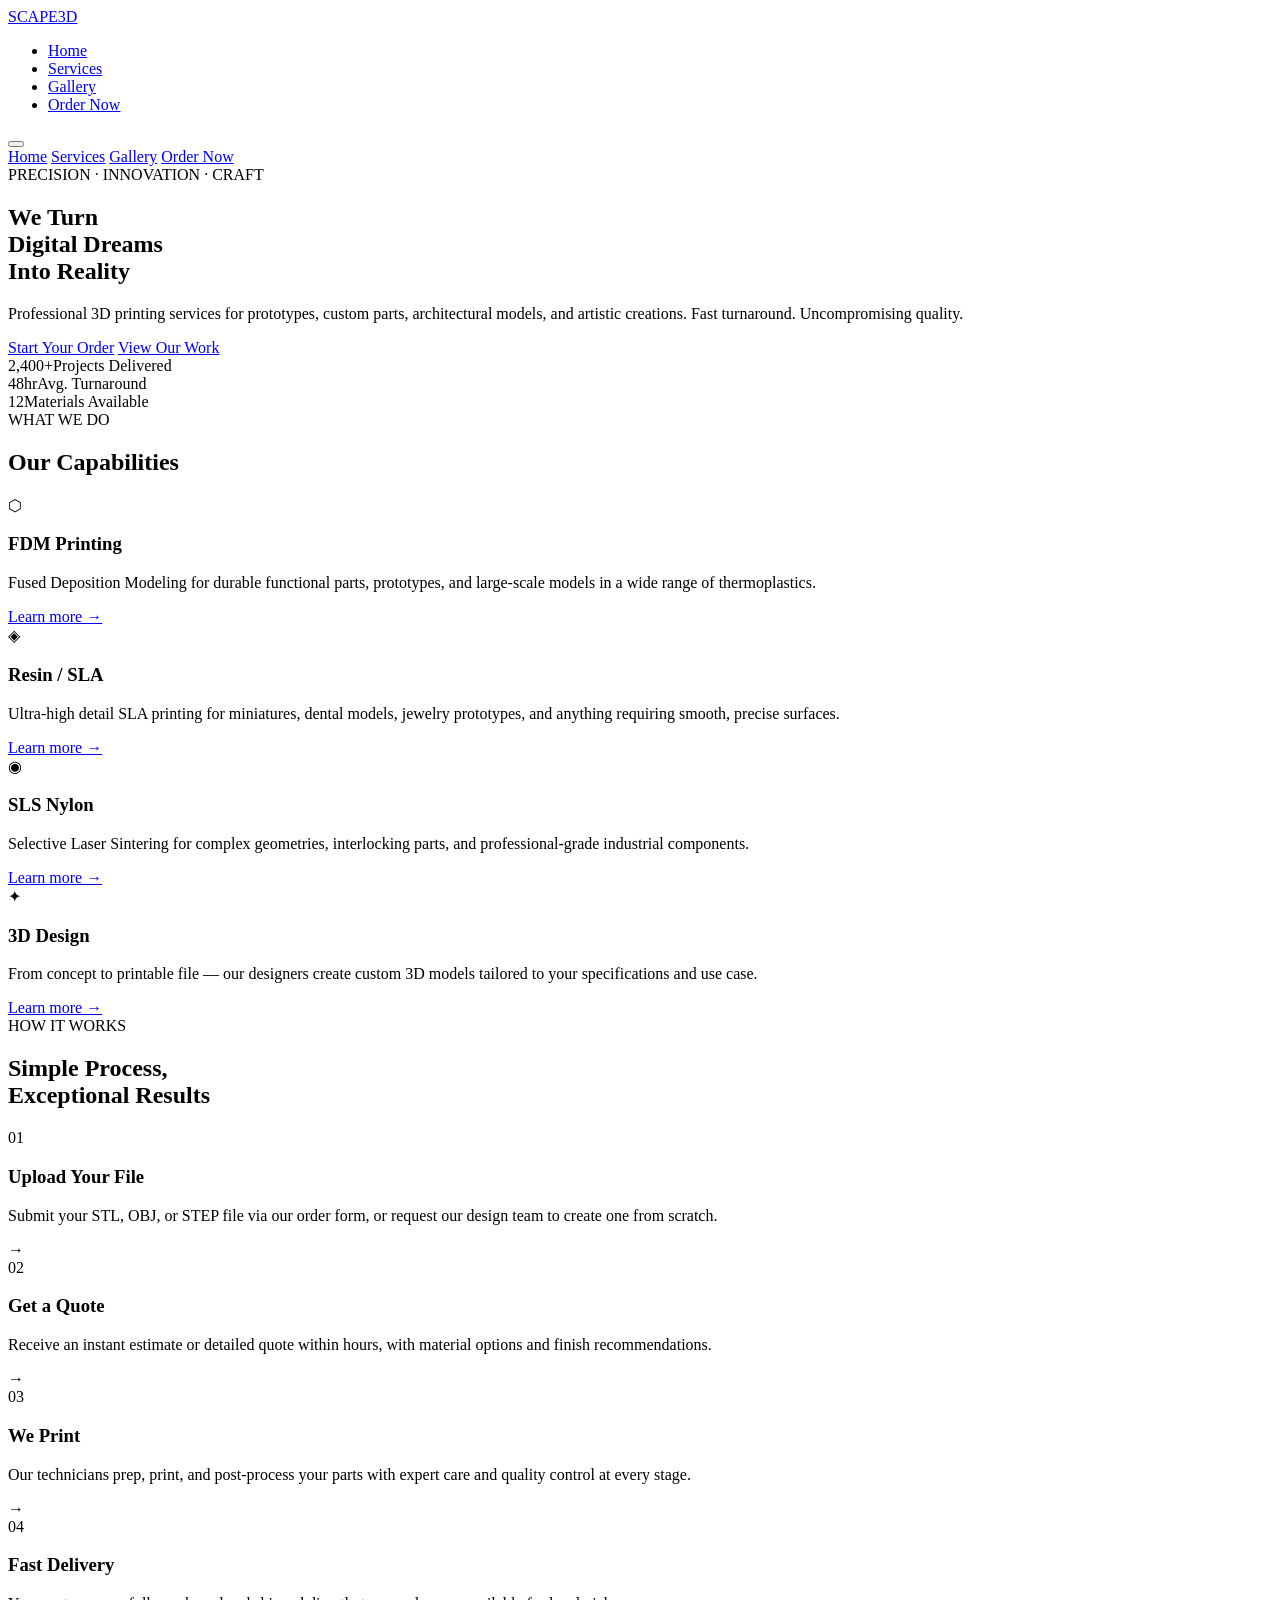
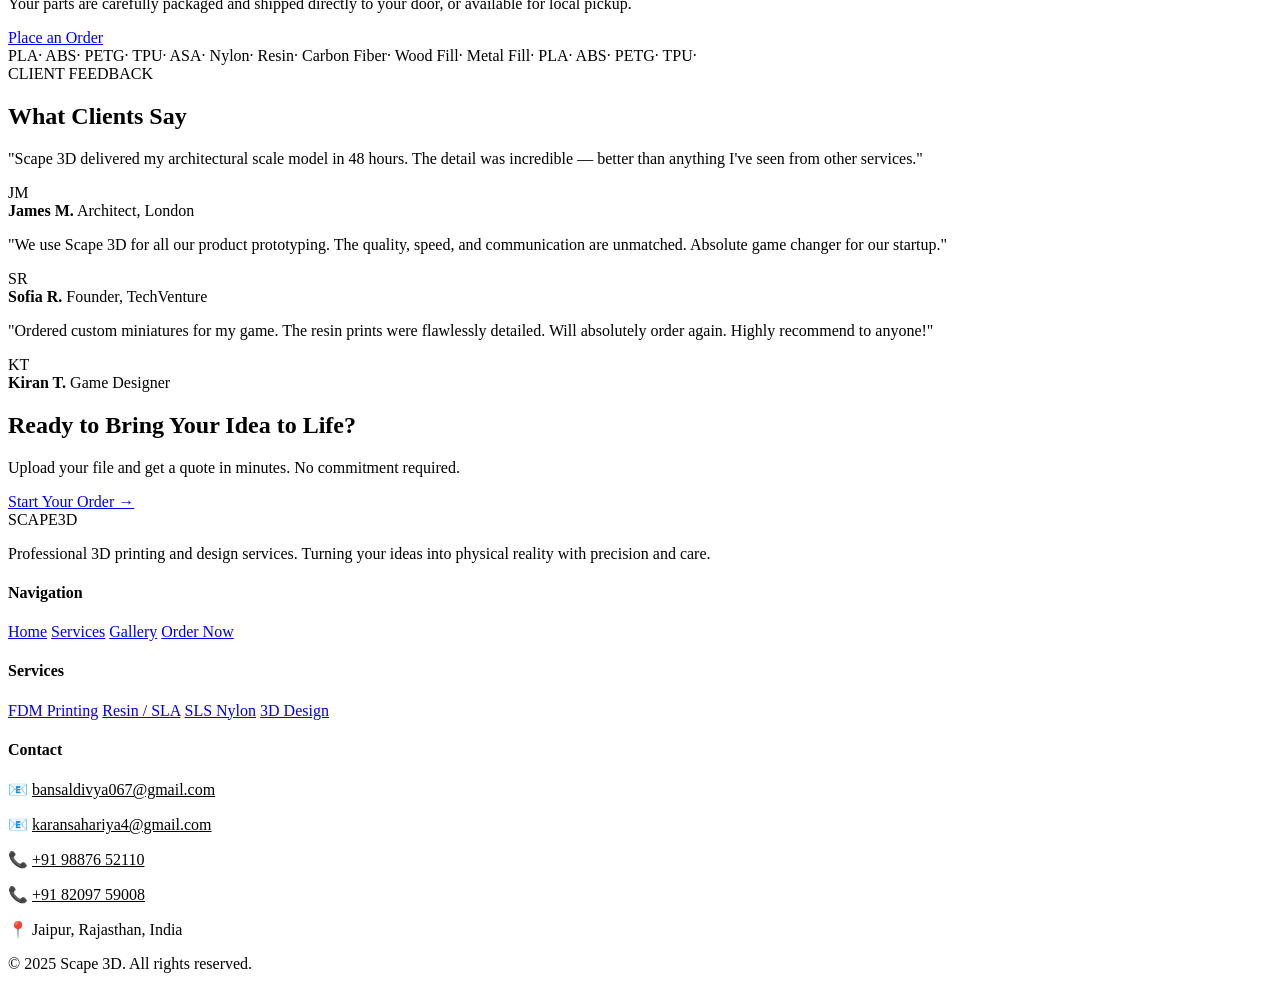
==== index.html @ f336d38b "Add files via upload" ====
<!DOCTYPE html>
<html lang="en">
<head>
  <meta charset="UTF-8" />
  <meta name="viewport" content="width=device-width, initial-scale=1.0" />
  <title>Scape 3D — Premium 3D Printing & Design</title>
  <link rel="stylesheet" href="css/style.css" />
  <link href="https://fonts.googleapis.com/css2?family=Syne:wght@400;600;700;800&family=DM+Mono:wght@300;400;500&display=swap" rel="stylesheet" />
</head>
<body>

<!-- NAV -->
<nav class="nav" id="nav">
  <a href="index.html" class="nav-logo">SCAPE<span>3D</span></a>
  <ul class="nav-links">
    <li><a href="index.html">Home</a></li>
    <li><a href="services.html">Services</a></li>
    <li><a href="gallery.html">Gallery</a></li>
    <li><a href="order.html" class="nav-cta">Order Now</a></li>
  </ul>
  <button class="hamburger" id="hamburger" aria-label="Menu">
    <span></span><span></span><span></span>
  </button>
</nav>

<!-- MOBILE MENU -->
<div class="mobile-menu" id="mobileMenu">
  <a href="index.html">Home</a>
  <a href="services.html">Services</a>
  <a href="gallery.html">Gallery</a>
  <a href="order.html">Order Now</a>
</div>

<!-- HERO -->
<section class="hero">
  <div class="hero-bg">
    <div class="grid-overlay"></div>
    <div class="orb orb-1"></div>
    <div class="orb orb-2"></div>
    <div class="orb orb-3"></div>
  </div>
  <div class="hero-content">
    <div class="hero-tag">PRECISION · INNOVATION · CRAFT</div>
    <h1 class="hero-title">
      We Turn<br/>
      <span class="accent">Digital Dreams</span><br/>
      Into Reality
    </h1>
    <p class="hero-sub">Professional 3D printing services for prototypes, custom parts, architectural models, and artistic creations. Fast turnaround. Uncompromising quality.</p>
    <div class="hero-actions">
      <a href="order.html" class="btn btn-primary">Start Your Order</a>
      <a href="gallery.html" class="btn btn-ghost">View Our Work</a>
    </div>
    <div class="hero-stats">
      <div class="stat"><span class="stat-num">2,400+</span><span class="stat-label">Projects Delivered</span></div>
      <div class="stat"><span class="stat-num">48hr</span><span class="stat-label">Avg. Turnaround</span></div>
      <div class="stat"><span class="stat-num">12</span><span class="stat-label">Materials Available</span></div>
    </div>
  </div>
  <div class="hero-visual">
    <div class="cube-container">
      <div class="cube">
        <div class="face front"></div>
        <div class="face back"></div>
        <div class="face left"></div>
        <div class="face right"></div>
        <div class="face top"></div>
        <div class="face bottom"></div>
      </div>
    </div>
  </div>
</section>

<!-- SERVICES PREVIEW -->
<section class="section services-preview">
  <div class="container">
    <div class="section-header">
      <div class="section-tag">WHAT WE DO</div>
      <h2>Our Capabilities</h2>
    </div>
    <div class="services-grid">
      <div class="service-card" data-delay="0">
        <div class="service-icon">⬡</div>
        <h3>FDM Printing</h3>
        <p>Fused Deposition Modeling for durable functional parts, prototypes, and large-scale models in a wide range of thermoplastics.</p>
        <a href="services.html#fdm" class="service-link">Learn more →</a>
      </div>
      <div class="service-card" data-delay="100">
        <div class="service-icon">◈</div>
        <h3>Resin / SLA</h3>
        <p>Ultra-high detail SLA printing for miniatures, dental models, jewelry prototypes, and anything requiring smooth, precise surfaces.</p>
        <a href="services.html#sla" class="service-link">Learn more →</a>
      </div>
      <div class="service-card" data-delay="200">
        <div class="service-icon">◉</div>
        <h3>SLS Nylon</h3>
        <p>Selective Laser Sintering for complex geometries, interlocking parts, and professional-grade industrial components.</p>
        <a href="services.html#sls" class="service-link">Learn more →</a>
      </div>
      <div class="service-card" data-delay="300">
        <div class="service-icon">✦</div>
        <h3>3D Design</h3>
        <p>From concept to printable file — our designers create custom 3D models tailored to your specifications and use case.</p>
        <a href="services.html#design" class="service-link">Learn more →</a>
      </div>
    </div>
  </div>
</section>

<!-- PROCESS -->
<section class="section process-section">
  <div class="container">
    <div class="section-header">
      <div class="section-tag">HOW IT WORKS</div>
      <h2>Simple Process,<br/>Exceptional Results</h2>
    </div>
    <div class="process-steps">
      <div class="step">
        <div class="step-num">01</div>
        <h3>Upload Your File</h3>
        <p>Submit your STL, OBJ, or STEP file via our order form, or request our design team to create one from scratch.</p>
      </div>
      <div class="step-arrow">→</div>
      <div class="step">
        <div class="step-num">02</div>
        <h3>Get a Quote</h3>
        <p>Receive an instant estimate or detailed quote within hours, with material options and finish recommendations.</p>
      </div>
      <div class="step-arrow">→</div>
      <div class="step">
        <div class="step-num">03</div>
        <h3>We Print</h3>
        <p>Our technicians prep, print, and post-process your parts with expert care and quality control at every stage.</p>
      </div>
      <div class="step-arrow">→</div>
      <div class="step">
        <div class="step-num">04</div>
        <h3>Fast Delivery</h3>
        <p>Your parts are carefully packaged and shipped directly to your door, or available for local pickup.</p>
      </div>
    </div>
    <div class="process-cta">
      <a href="order.html" class="btn btn-primary">Place an Order</a>
    </div>
  </div>
</section>

<!-- MATERIALS STRIP -->
<section class="materials-strip">
  <div class="strip-inner">
    <span>PLA</span><span>·</span>
    <span>ABS</span><span>·</span>
    <span>PETG</span><span>·</span>
    <span>TPU</span><span>·</span>
    <span>ASA</span><span>·</span>
    <span>Nylon</span><span>·</span>
    <span>Resin</span><span>·</span>
    <span>Carbon Fiber</span><span>·</span>
    <span>Wood Fill</span><span>·</span>
    <span>Metal Fill</span><span>·</span>
    <span>PLA</span><span>·</span>
    <span>ABS</span><span>·</span>
    <span>PETG</span><span>·</span>
    <span>TPU</span><span>·</span>
  </div>
</section>

<!-- TESTIMONIALS -->
<section class="section testimonials">
  <div class="container">
    <div class="section-header">
      <div class="section-tag">CLIENT FEEDBACK</div>
      <h2>What Clients Say</h2>
    </div>
    <div class="testimonials-grid">
      <div class="testimonial">
        <p class="testi-text">"Scape 3D delivered my architectural scale model in 48 hours. The detail was incredible — better than anything I've seen from other services."</p>
        <div class="testi-author">
          <div class="testi-avatar">JM</div>
          <div>
            <strong>James M.</strong>
            <span>Architect, London</span>
          </div>
        </div>
      </div>
      <div class="testimonial featured">
        <p class="testi-text">"We use Scape 3D for all our product prototyping. The quality, speed, and communication are unmatched. Absolute game changer for our startup."</p>
        <div class="testi-author">
          <div class="testi-avatar">SR</div>
          <div>
            <strong>Sofia R.</strong>
            <span>Founder, TechVenture</span>
          </div>
        </div>
      </div>
      <div class="testimonial">
        <p class="testi-text">"Ordered custom miniatures for my game. The resin prints were flawlessly detailed. Will absolutely order again. Highly recommend to anyone!"</p>
        <div class="testi-author">
          <div class="testi-avatar">KT</div>
          <div>
            <strong>Kiran T.</strong>
            <span>Game Designer</span>
          </div>
        </div>
      </div>
    </div>
  </div>
</section>

<!-- CTA BANNER -->
<section class="cta-banner">
  <div class="container">
    <h2>Ready to Bring Your Idea to Life?</h2>
    <p>Upload your file and get a quote in minutes. No commitment required.</p>
    <a href="order.html" class="btn btn-white">Start Your Order →</a>
  </div>
</section>

<!-- FOOTER -->
<footer class="footer">
  <div class="container footer-inner">
    <div class="footer-brand">
      <div class="footer-logo">SCAPE<span>3D</span></div>
      <p>Professional 3D printing and design services. Turning your ideas into physical reality with precision and care.</p>
    </div>
    <div class="footer-links">
      <h4>Navigation</h4>
      <a href="index.html">Home</a>
      <a href="services.html">Services</a>
      <a href="gallery.html">Gallery</a>
      <a href="order.html">Order Now</a>
    </div>
    <div class="footer-links">
      <h4>Services</h4>
      <a href="services.html#fdm">FDM Printing</a>
      <a href="services.html#sla">Resin / SLA</a>
      <a href="services.html#sls">SLS Nylon</a>
      <a href="services.html#design">3D Design</a>
    </div>
    <div class="footer-contact">
      <h4>Contact</h4>
      <p>📧 <a href="mailto:bansaldivya067@gmail.com" style="color:var(--accent)">bansaldivya067@gmail.com</a></p>
      <p>📧 <a href="mailto:karansahariya4@gmail.com" style="color:var(--accent)">karansahariya4@gmail.com</a></p>
      <p>📞 <a href="tel:+919887652110" style="color:var(--text-muted)">+91 98876 52110</a></p>
      <p>📞 <a href="tel:+918209759008" style="color:var(--text-muted)">+91 82097 59008</a></p>
      <p>📍 Jaipur, Rajasthan, India</p>
    </div>
  </div>
  <div class="footer-bottom">
    <p>© 2025 Scape 3D. All rights reserved.</p>
  </div>
</footer>

<script src="js/main.js"></script>
</body>
</html>
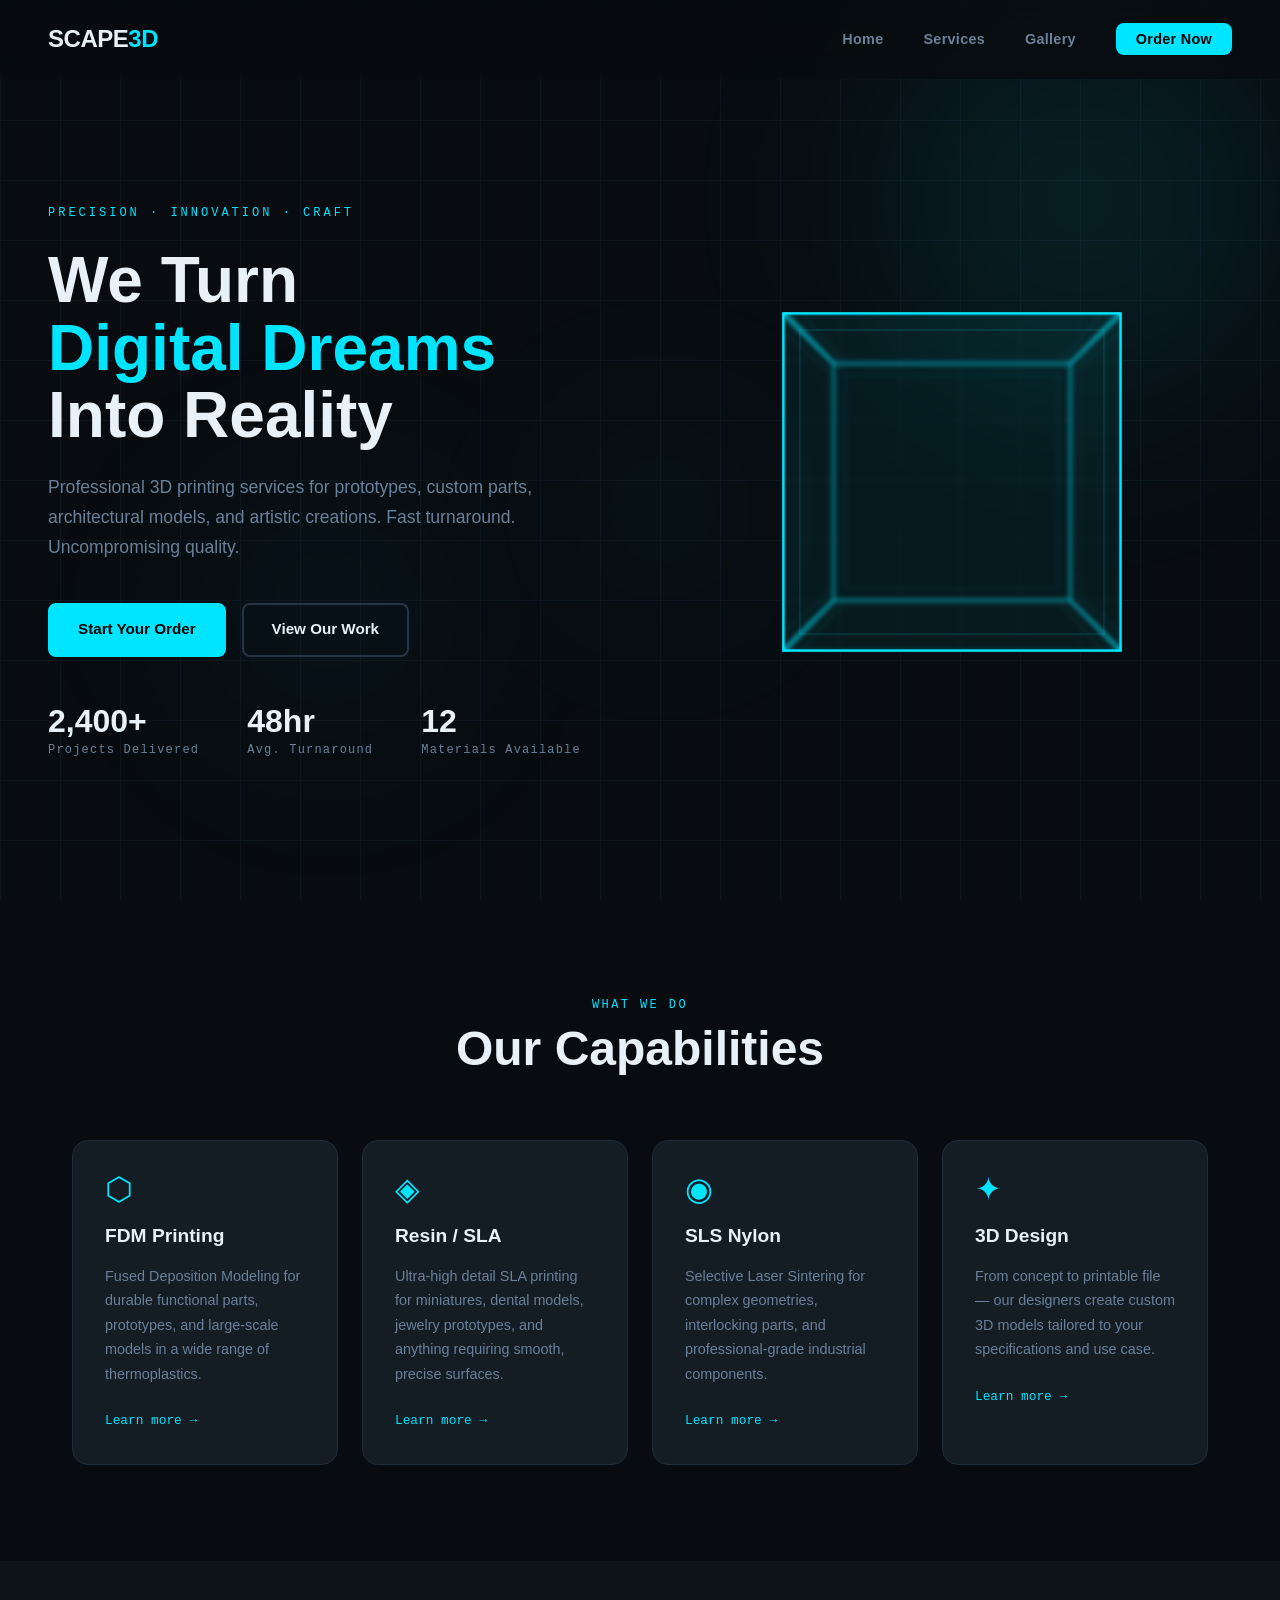
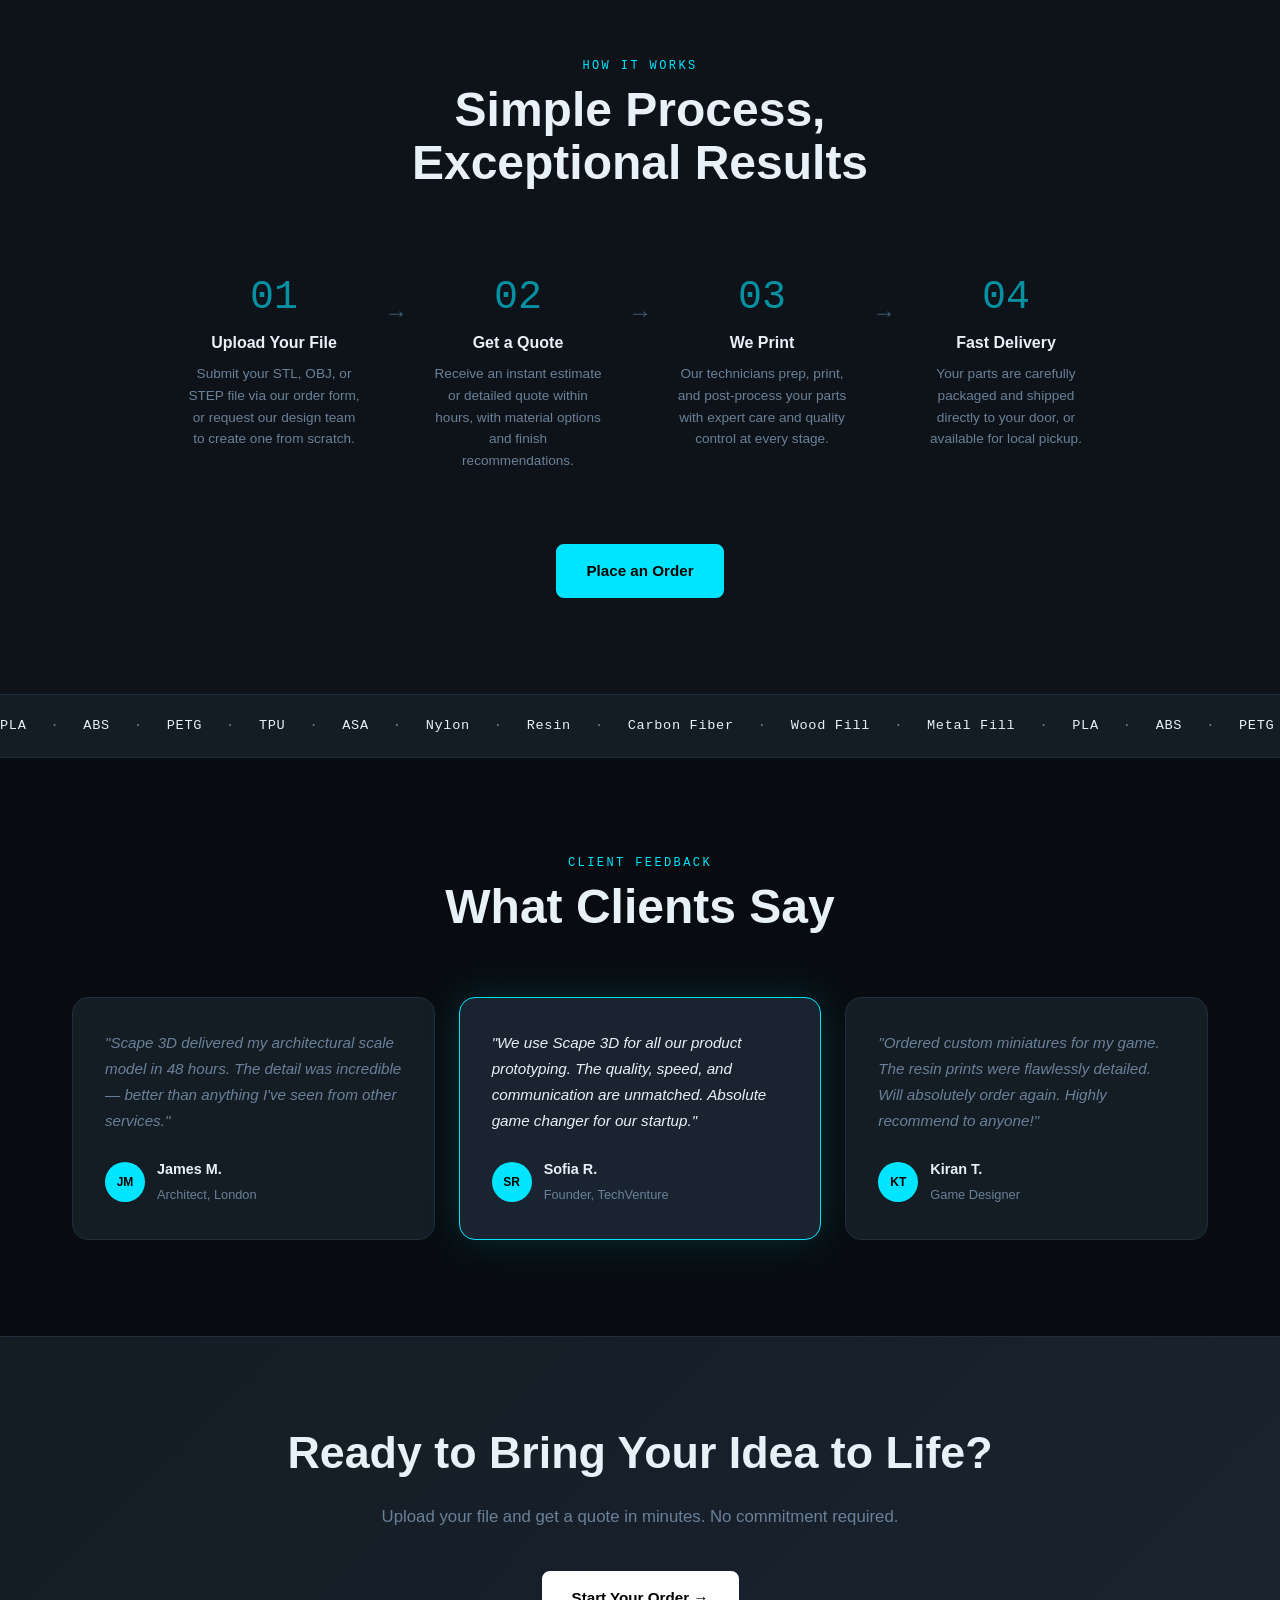
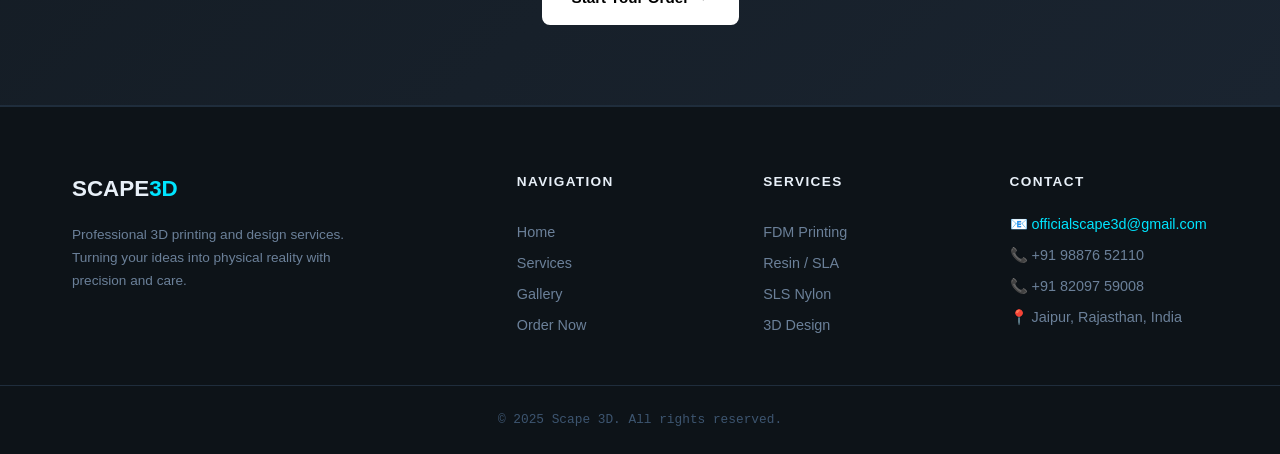
==== commit e581081d: "Initial commit: Add SCAPE3D project files" ====
--- a/index.html
+++ b/index.html
@@ -239,8 +239,7 @@
     </div>
     <div class="footer-contact">
       <h4>Contact</h4>
-      <p>📧 <a href="mailto:bansaldivya067@gmail.com" style="color:var(--accent)">bansaldivya067@gmail.com</a></p>
-      <p>📧 <a href="mailto:karansahariya4@gmail.com" style="color:var(--accent)">karansahariya4@gmail.com</a></p>
+      <p>📧 <a href="mailto:officialscape3d@gmail.com" style="color:var(--accent)">officialscape3d@gmail.com</a></p>
       <p>📞 <a href="tel:+919887652110" style="color:var(--text-muted)">+91 98876 52110</a></p>
       <p>📞 <a href="tel:+918209759008" style="color:var(--text-muted)">+91 82097 59008</a></p>
       <p>📍 Jaipur, Rajasthan, India</p>
--- a/css/style.css
+++ b/css/style.css
@@ -0,0 +1,1443 @@
+/* =============================================
+   SCAPE 3D — Main Stylesheet
+   ============================================= */
+
+:root {
+  --bg: #080C10;
+  --bg-2: #0D1318;
+  --bg-3: #111820;
+  --surface: #141C24;
+  --surface-2: #1A2430;
+  --border: #1F2D3C;
+  --border-2: #263545;
+  --accent: #00E5FF;
+  --accent-2: #0099CC;
+  --accent-glow: rgba(0, 229, 255, 0.15);
+  --accent-glow-strong: rgba(0, 229, 255, 0.35);
+  --text: #E8F0F8;
+  --text-muted: #6B8099;
+  --text-dim: #3D5570;
+  --white: #FFFFFF;
+  --success: #00D46A;
+  --error: #FF4C6B;
+  --font-display: 'Syne', sans-serif;
+  --font-mono: 'DM Mono', monospace;
+  --radius: 8px;
+  --radius-lg: 16px;
+  --transition: 0.25s ease;
+}
+
+*, *::before, *::after { box-sizing: border-box; margin: 0; padding: 0; }
+
+html { scroll-behavior: smooth; }
+
+body {
+  background: var(--bg);
+  color: var(--text);
+  font-family: var(--font-display);
+  line-height: 1.6;
+  overflow-x: hidden;
+}
+
+a { color: inherit; text-decoration: none; }
+
+img { max-width: 100%; display: block; }
+
+/* =============================================
+   UTILITIES
+   ============================================= */
+.container {
+  max-width: 1200px;
+  margin: 0 auto;
+  padding: 0 2rem;
+}
+
+.section {
+  padding: 6rem 0;
+}
+
+.section-header {
+  text-align: center;
+  margin-bottom: 4rem;
+}
+
+.section-header h2 {
+  font-size: clamp(2rem, 4vw, 3rem);
+  font-weight: 800;
+  line-height: 1.1;
+  margin-top: 0.5rem;
+}
+
+.section-header p {
+  color: var(--text-muted);
+  margin-top: 1rem;
+  max-width: 600px;
+  margin-left: auto;
+  margin-right: auto;
+}
+
+.section-tag {
+  font-family: var(--font-mono);
+  font-size: 0.75rem;
+  letter-spacing: 0.2em;
+  color: var(--accent);
+  text-transform: uppercase;
+}
+
+.hidden { display: none !important; }
+
+/* =============================================
+   BUTTONS
+   ============================================= */
+.btn {
+  display: inline-flex;
+  align-items: center;
+  gap: 0.5rem;
+  padding: 0.8rem 1.75rem;
+  border-radius: var(--radius);
+  font-family: var(--font-display);
+  font-weight: 600;
+  font-size: 0.95rem;
+  cursor: pointer;
+  transition: all var(--transition);
+  border: 2px solid transparent;
+  text-decoration: none;
+}
+
+.btn-primary {
+  background: var(--accent);
+  color: #000;
+  border-color: var(--accent);
+}
+.btn-primary:hover {
+  background: transparent;
+  color: var(--accent);
+  box-shadow: 0 0 24px var(--accent-glow-strong);
+}
+
+.btn-ghost {
+  background: transparent;
+  color: var(--text);
+  border-color: var(--border-2);
+}
+.btn-ghost:hover {
+  border-color: var(--accent);
+  color: var(--accent);
+}
+
+.btn-white {
+  background: var(--white);
+  color: #000;
+  border-color: var(--white);
+}
+.btn-white:hover {
+  background: transparent;
+  color: var(--white);
+}
+
+.btn-outline {
+  background: transparent;
+  color: var(--accent);
+  border-color: var(--accent);
+}
+.btn-outline:hover {
+  background: var(--accent);
+  color: #000;
+}
+
+/* =============================================
+   NAVIGATION
+   ============================================= */
+.nav {
+  position: fixed;
+  top: 0; left: 0; right: 0;
+  z-index: 1000;
+  display: flex;
+  align-items: center;
+  justify-content: space-between;
+  padding: 1.25rem 3rem;
+  background: rgba(8, 12, 16, 0.85);
+  backdrop-filter: blur(16px);
+  border-bottom: 1px solid transparent;
+  transition: all var(--transition);
+}
+
+.nav.scrolled {
+  border-color: var(--border);
+  padding: 0.9rem 3rem;
+}
+
+.nav-logo {
+  font-size: 1.5rem;
+  font-weight: 800;
+  letter-spacing: -0.02em;
+  color: var(--text);
+}
+.nav-logo span { color: var(--accent); }
+
+.nav-links {
+  display: flex;
+  list-style: none;
+  gap: 2.5rem;
+  align-items: center;
+}
+
+.nav-links a {
+  font-weight: 600;
+  font-size: 0.9rem;
+  color: var(--text-muted);
+  transition: color var(--transition);
+  letter-spacing: 0.02em;
+}
+.nav-links a:hover,
+.nav-links a.active { color: var(--text); }
+
+.nav-cta {
+  background: var(--accent) !important;
+  color: #000 !important;
+  padding: 0.5rem 1.25rem;
+  border-radius: var(--radius);
+  font-weight: 700 !important;
+}
+.nav-cta:hover {
+  background: transparent !important;
+  color: var(--accent) !important;
+  outline: 2px solid var(--accent);
+}
+.nav-cta.active {
+  background: transparent !important;
+  color: var(--accent) !important;
+  outline: 2px solid var(--accent);
+}
+
+.hamburger {
+  display: none;
+  flex-direction: column;
+  gap: 5px;
+  background: none;
+  border: none;
+  cursor: pointer;
+  padding: 0.5rem;
+}
+.hamburger span {
+  display: block;
+  width: 24px;
+  height: 2px;
+  background: var(--text);
+  transition: all var(--transition);
+}
+
+.mobile-menu {
+  display: none;
+  position: fixed;
+  top: 0; left: 0; right: 0; bottom: 0;
+  background: var(--bg);
+  z-index: 999;
+  flex-direction: column;
+  align-items: center;
+  justify-content: center;
+  gap: 2.5rem;
+}
+.mobile-menu.open { display: flex; }
+.mobile-menu a {
+  font-size: 2rem;
+  font-weight: 800;
+  color: var(--text);
+}
+.mobile-menu a:hover { color: var(--accent); }
+
+/* =============================================
+   HERO
+   ============================================= */
+.hero {
+  min-height: 100vh;
+  display: grid;
+  grid-template-columns: 1fr 1fr;
+  align-items: center;
+  padding: 8rem 3rem 4rem;
+  max-width: 1400px;
+  margin: 0 auto;
+  gap: 4rem;
+  position: relative;
+}
+
+.hero-bg {
+  position: fixed;
+  top: 0; left: 0; right: 0; bottom: 0;
+  z-index: -1;
+  overflow: hidden;
+}
+
+.grid-overlay {
+  position: absolute;
+  inset: 0;
+  background-image:
+    linear-gradient(var(--border) 1px, transparent 1px),
+    linear-gradient(90deg, var(--border) 1px, transparent 1px);
+  background-size: 60px 60px;
+  opacity: 0.3;
+}
+
+.orb {
+  position: absolute;
+  border-radius: 50%;
+  filter: blur(80px);
+}
+.orb-1 {
+  width: 600px; height: 600px;
+  background: radial-gradient(circle, rgba(0,229,255,0.12) 0%, transparent 70%);
+  top: -100px; right: -100px;
+}
+.orb-2 {
+  width: 400px; height: 400px;
+  background: radial-gradient(circle, rgba(0,153,204,0.08) 0%, transparent 70%);
+  bottom: 10%; left: 10%;
+}
+.orb-3 {
+  width: 300px; height: 300px;
+  background: radial-gradient(circle, rgba(0,229,255,0.06) 0%, transparent 70%);
+  top: 40%; left: 40%;
+}
+
+.hero-tag {
+  font-family: var(--font-mono);
+  font-size: 0.75rem;
+  letter-spacing: 0.25em;
+  color: var(--accent);
+  margin-bottom: 1.5rem;
+}
+
+.hero-title {
+  font-size: clamp(2.5rem, 5vw, 4.5rem);
+  font-weight: 800;
+  line-height: 1.05;
+  margin-bottom: 1.5rem;
+}
+
+.hero-title .accent {
+  color: var(--accent);
+  position: relative;
+}
+
+.hero-sub {
+  font-size: 1.1rem;
+  color: var(--text-muted);
+  max-width: 520px;
+  margin-bottom: 2.5rem;
+  line-height: 1.7;
+}
+
+.hero-actions {
+  display: flex;
+  gap: 1rem;
+  flex-wrap: wrap;
+  margin-bottom: 3rem;
+}
+
+.hero-stats {
+  display: flex;
+  gap: 3rem;
+  flex-wrap: wrap;
+}
+
+.stat { display: flex; flex-direction: column; gap: 0.25rem; }
+
+.stat-num {
+  font-size: 2rem;
+  font-weight: 800;
+  color: var(--text);
+  line-height: 1;
+}
+
+.stat-label {
+  font-family: var(--font-mono);
+  font-size: 0.75rem;
+  color: var(--text-muted);
+  letter-spacing: 0.1em;
+}
+
+/* 3D Cube */
+.hero-visual {
+  display: flex;
+  align-items: center;
+  justify-content: center;
+  padding: 2rem;
+}
+
+.cube-container {
+  width: 280px;
+  height: 280px;
+  perspective: 800px;
+}
+
+.cube {
+  width: 100%;
+  height: 100%;
+  position: relative;
+  transform-style: preserve-3d;
+  animation: rotateCube 12s infinite linear;
+}
+
+.face {
+  position: absolute;
+  width: 280px;
+  height: 280px;
+  border: 2px solid var(--accent);
+  background: rgba(0, 229, 255, 0.03);
+  backdrop-filter: blur(2px);
+}
+.face::after {
+  content: '';
+  position: absolute;
+  inset: 12px;
+  border: 1px solid rgba(0,229,255,0.2);
+}
+
+.face.front  { transform: translateZ(140px); }
+.face.back   { transform: translateZ(-140px) rotateY(180deg); }
+.face.left   { transform: translateX(-140px) rotateY(-90deg); }
+.face.right  { transform: translateX(140px) rotateY(90deg); }
+.face.top    { transform: translateY(-140px) rotateX(90deg); }
+.face.bottom { transform: translateY(140px) rotateX(-90deg); }
+
+@keyframes rotateCube {
+  0%   { transform: rotateX(0deg) rotateY(0deg); }
+  100% { transform: rotateX(360deg) rotateY(360deg); }
+}
+
+/* =============================================
+   SERVICES PREVIEW
+   ============================================= */
+.services-grid {
+  display: grid;
+  grid-template-columns: repeat(auto-fit, minmax(240px, 1fr));
+  gap: 1.5rem;
+}
+
+.service-card {
+  background: var(--surface);
+  border: 1px solid var(--border);
+  border-radius: var(--radius-lg);
+  padding: 2rem;
+  transition: all var(--transition);
+  cursor: default;
+}
+
+.service-card:hover {
+  border-color: var(--accent);
+  background: var(--surface-2);
+  transform: translateY(-4px);
+  box-shadow: 0 20px 40px rgba(0,0,0,0.4), 0 0 30px var(--accent-glow);
+}
+
+.service-icon {
+  font-size: 2rem;
+  margin-bottom: 1rem;
+  color: var(--accent);
+  line-height: 1;
+}
+
+.service-card h3 {
+  font-size: 1.2rem;
+  font-weight: 700;
+  margin-bottom: 0.75rem;
+}
+
+.service-card p {
+  font-size: 0.9rem;
+  color: var(--text-muted);
+  line-height: 1.7;
+  margin-bottom: 1.25rem;
+}
+
+.service-link {
+  font-family: var(--font-mono);
+  font-size: 0.8rem;
+  color: var(--accent);
+  transition: opacity var(--transition);
+}
+.service-link:hover { opacity: 0.7; }
+
+/* =============================================
+   PROCESS
+   ============================================= */
+.process-section { background: var(--bg-2); }
+
+.process-steps {
+  display: flex;
+  align-items: flex-start;
+  gap: 0;
+  flex-wrap: wrap;
+  justify-content: center;
+}
+
+.step {
+  flex: 1;
+  min-width: 180px;
+  max-width: 220px;
+  padding: 1.5rem;
+  text-align: center;
+}
+
+.step-num {
+  font-family: var(--font-mono);
+  font-size: 2.5rem;
+  font-weight: 300;
+  color: var(--accent);
+  opacity: 0.6;
+  margin-bottom: 0.75rem;
+  line-height: 1;
+}
+
+.step h3 {
+  font-size: 1rem;
+  font-weight: 700;
+  margin-bottom: 0.5rem;
+}
+
+.step p {
+  font-size: 0.85rem;
+  color: var(--text-muted);
+  line-height: 1.6;
+}
+
+.step-arrow {
+  font-size: 1.5rem;
+  color: var(--text-dim);
+  margin-top: 2.5rem;
+  align-self: flex-start;
+}
+
+.process-cta {
+  text-align: center;
+  margin-top: 3rem;
+}
+
+/* =============================================
+   MATERIALS STRIP
+   ============================================= */
+.materials-strip {
+  overflow: hidden;
+  border-top: 1px solid var(--border);
+  border-bottom: 1px solid var(--border);
+  background: var(--surface);
+  padding: 1.25rem 0;
+}
+
+.strip-inner {
+  display: flex;
+  gap: 1.5rem;
+  width: max-content;
+  animation: scrollStrip 20s linear infinite;
+  font-family: var(--font-mono);
+  font-size: 0.85rem;
+  color: var(--text-muted);
+  letter-spacing: 0.05em;
+}
+
+.strip-inner span:nth-child(odd) { color: var(--text); font-weight: 500; }
+
+@keyframes scrollStrip {
+  from { transform: translateX(0); }
+  to { transform: translateX(-50%); }
+}
+
+/* =============================================
+   TESTIMONIALS
+   ============================================= */
+.testimonials-grid {
+  display: grid;
+  grid-template-columns: repeat(3, 1fr);
+  gap: 1.5rem;
+  align-items: center;
+}
+
+.testimonial {
+  background: var(--surface);
+  border: 1px solid var(--border);
+  border-radius: var(--radius-lg);
+  padding: 2rem;
+  transition: all var(--transition);
+}
+
+.testimonial.featured {
+  background: var(--surface-2);
+  border-color: var(--accent);
+  transform: scale(1.03);
+  box-shadow: 0 0 40px var(--accent-glow);
+}
+
+.testi-text {
+  font-size: 0.95rem;
+  line-height: 1.7;
+  color: var(--text-muted);
+  margin-bottom: 1.5rem;
+  font-style: italic;
+}
+
+.testimonial.featured .testi-text { color: var(--text); }
+
+.testi-author {
+  display: flex;
+  align-items: center;
+  gap: 0.75rem;
+}
+
+.testi-avatar {
+  width: 40px;
+  height: 40px;
+  border-radius: 50%;
+  background: var(--accent);
+  color: #000;
+  display: flex;
+  align-items: center;
+  justify-content: center;
+  font-size: 0.75rem;
+  font-weight: 700;
+  flex-shrink: 0;
+}
+
+.testi-author strong {
+  display: block;
+  font-size: 0.9rem;
+  font-weight: 700;
+}
+.testi-author span {
+  font-size: 0.8rem;
+  color: var(--text-muted);
+}
+
+/* =============================================
+   CTA BANNER
+   ============================================= */
+.cta-banner {
+  background: linear-gradient(135deg, var(--surface) 0%, var(--surface-2) 100%);
+  border-top: 1px solid var(--border);
+  border-bottom: 1px solid var(--border);
+  padding: 5rem 0;
+  text-align: center;
+}
+
+.cta-banner h2 {
+  font-size: clamp(1.8rem, 4vw, 2.8rem);
+  font-weight: 800;
+  margin-bottom: 1rem;
+}
+
+.cta-banner p {
+  color: var(--text-muted);
+  font-size: 1.05rem;
+  margin-bottom: 2.5rem;
+}
+
+/* =============================================
+   FOOTER
+   ============================================= */
+.footer {
+  background: var(--bg-2);
+  border-top: 1px solid var(--border);
+  padding-top: 4rem;
+}
+
+.footer-inner {
+  display: grid;
+  grid-template-columns: 2fr 1fr 1fr 1fr;
+  gap: 3rem;
+  padding-bottom: 3rem;
+}
+
+.footer-logo {
+  font-size: 1.4rem;
+  font-weight: 800;
+  margin-bottom: 1rem;
+}
+.footer-logo span { color: var(--accent); }
+
+.footer-brand p {
+  font-size: 0.85rem;
+  color: var(--text-muted);
+  max-width: 280px;
+  line-height: 1.7;
+}
+
+.footer-links h4,
+.footer-contact h4 {
+  font-size: 0.85rem;
+  font-weight: 700;
+  letter-spacing: 0.1em;
+  text-transform: uppercase;
+  margin-bottom: 1.25rem;
+  color: var(--text);
+}
+
+.footer-links {
+  display: flex;
+  flex-direction: column;
+  gap: 0.5rem;
+}
+
+.footer-links a {
+  font-size: 0.9rem;
+  color: var(--text-muted);
+  transition: color var(--transition);
+}
+.footer-links a:hover { color: var(--accent); }
+
+.footer-contact p {
+  font-size: 0.9rem;
+  color: var(--text-muted);
+  margin-bottom: 0.5rem;
+}
+
+.footer-bottom {
+  border-top: 1px solid var(--border);
+  padding: 1.5rem 2rem;
+  text-align: center;
+}
+.footer-bottom p {
+  font-size: 0.8rem;
+  color: var(--text-dim);
+  font-family: var(--font-mono);
+}
+
+/* =============================================
+   PAGE HERO (inner pages)
+   ============================================= */
+.page-hero {
+  padding: 10rem 0 5rem;
+  text-align: center;
+  border-bottom: 1px solid var(--border);
+}
+
+.page-hero h1 {
+  font-size: clamp(2.5rem, 6vw, 5rem);
+  font-weight: 800;
+  margin: 0.75rem 0;
+  line-height: 1.1;
+}
+
+.page-hero p {
+  color: var(--text-muted);
+  font-size: 1.1rem;
+  max-width: 560px;
+  margin: 1rem auto 0;
+}
+
+/* =============================================
+   SERVICES PAGE
+   ============================================= */
+.service-detail-inner {
+  display: grid;
+  grid-template-columns: 1fr 1fr;
+  gap: 5rem;
+  align-items: center;
+}
+
+.service-detail-inner.reverse {
+  direction: rtl;
+}
+.service-detail-inner.reverse > * { direction: ltr; }
+
+.service-detail.alt {
+  background: var(--bg-2);
+}
+
+.service-detail-content .section-tag { margin-bottom: 0.75rem; }
+
+.service-detail-content h2 {
+  font-size: clamp(1.8rem, 3vw, 2.5rem);
+  font-weight: 800;
+  margin-bottom: 1rem;
+}
+
+.service-detail-content p {
+  color: var(--text-muted);
+  line-height: 1.8;
+  margin-bottom: 1.5rem;
+}
+
+.feature-list {
+  list-style: none;
+  margin-bottom: 2rem;
+}
+.feature-list li {
+  position: relative;
+  padding-left: 1.5rem;
+  margin-bottom: 0.6rem;
+  font-size: 0.9rem;
+  color: var(--text-muted);
+}
+.feature-list li::before {
+  content: '→';
+  position: absolute;
+  left: 0;
+  color: var(--accent);
+}
+
+.service-detail-visual {
+  background: var(--surface);
+  border: 1px solid var(--border);
+  border-radius: var(--radius-lg);
+  padding: 2.5rem;
+  display: flex;
+  flex-direction: column;
+  align-items: center;
+  gap: 2rem;
+  min-height: 320px;
+  justify-content: center;
+  position: relative;
+  overflow: hidden;
+}
+
+.service-detail-visual::before {
+  content: '';
+  position: absolute;
+  inset: 0;
+  background: radial-gradient(circle at 70% 30%, var(--accent-glow) 0%, transparent 60%);
+}
+
+.visual-badge {
+  font-size: 4rem;
+  font-weight: 800;
+  color: var(--accent);
+  opacity: 0.15;
+  position: absolute;
+  top: 1rem;
+  right: 1.5rem;
+  font-family: var(--font-mono);
+}
+
+.spec-grid {
+  display: grid;
+  grid-template-columns: 1fr 1fr;
+  gap: 1rem;
+  width: 100%;
+  position: relative;
+  z-index: 1;
+}
+
+.spec {
+  background: var(--bg-3);
+  border: 1px solid var(--border);
+  border-radius: var(--radius);
+  padding: 1rem;
+  display: flex;
+  flex-direction: column;
+  gap: 0.25rem;
+}
+.spec span {
+  font-family: var(--font-mono);
+  font-size: 0.7rem;
+  color: var(--text-muted);
+  letter-spacing: 0.1em;
+  text-transform: uppercase;
+}
+.spec strong {
+  font-size: 1rem;
+  font-weight: 700;
+  color: var(--text);
+}
+
+/* Pricing */
+.pricing { background: var(--bg-2); }
+
+.pricing-grid {
+  display: grid;
+  grid-template-columns: repeat(auto-fit, minmax(220px, 1fr));
+  gap: 1.5rem;
+}
+
+.pricing-card {
+  background: var(--surface);
+  border: 1px solid var(--border);
+  border-radius: var(--radius-lg);
+  padding: 2rem;
+  text-align: center;
+  position: relative;
+  transition: all var(--transition);
+}
+
+.pricing-card:hover {
+  border-color: var(--border-2);
+  transform: translateY(-4px);
+}
+
+.pricing-card.featured {
+  border-color: var(--accent);
+  box-shadow: 0 0 40px var(--accent-glow);
+}
+
+.pricing-badge {
+  position: absolute;
+  top: -12px;
+  left: 50%;
+  transform: translateX(-50%);
+  background: var(--accent);
+  color: #000;
+  font-size: 0.7rem;
+  font-weight: 700;
+  letter-spacing: 0.15em;
+  padding: 0.25rem 0.75rem;
+  border-radius: 100px;
+}
+
+.pricing-card h3 {
+  font-size: 1.1rem;
+  font-weight: 700;
+  margin-bottom: 1rem;
+}
+
+.pricing-from {
+  font-size: 1rem;
+  color: var(--text-muted);
+  margin-bottom: 1rem;
+}
+.pricing-from span {
+  font-size: 2rem;
+  font-weight: 800;
+  color: var(--text);
+}
+
+.pricing-card p {
+  font-size: 0.85rem;
+  color: var(--text-muted);
+  line-height: 1.6;
+  margin-bottom: 1.5rem;
+}
+
+/* =============================================
+   GALLERY PAGE
+   ============================================= */
+.gallery-filter-section {
+  padding: 2rem 0;
+  border-bottom: 1px solid var(--border);
+}
+
+.filter-bar {
+  display: flex;
+  gap: 0.5rem;
+  flex-wrap: wrap;
+}
+
+.filter-btn {
+  padding: 0.5rem 1.25rem;
+  border: 1px solid var(--border);
+  background: transparent;
+  color: var(--text-muted);
+  border-radius: 100px;
+  font-family: var(--font-display);
+  font-size: 0.85rem;
+  font-weight: 600;
+  cursor: pointer;
+  transition: all var(--transition);
+}
+.filter-btn:hover,
+.filter-btn.active {
+  border-color: var(--accent);
+  color: var(--accent);
+  background: var(--accent-glow);
+}
+
+.gallery-section { padding: 4rem 0; }
+
+.gallery-grid {
+  display: grid;
+  grid-template-columns: repeat(3, 1fr);
+  grid-auto-rows: 240px;
+  gap: 1rem;
+}
+
+.gallery-item { position: relative; overflow: hidden; border-radius: var(--radius); }
+.gallery-item.large { grid-column: span 2; }
+.gallery-item.tall { grid-row: span 2; }
+
+.gallery-img {
+  width: 100%;
+  height: 100%;
+  position: relative;
+  transition: transform 0.4s ease;
+}
+
+.gallery-item:hover .gallery-img { transform: scale(1.04); }
+
+.g1 { background: linear-gradient(135deg, #1A2A3A 0%, #0D1E2E 100%); }
+.g2 { background: linear-gradient(135deg, #1F1A2E 0%, #0D0A1E 100%); }
+.g3 { background: linear-gradient(135deg, #1A2A1A 0%, #0D1E0D 100%); }
+.g4 { background: linear-gradient(135deg, #2A1A1A 0%, #1E0D0D 100%); }
+.g5 { background: linear-gradient(135deg, #1A2A2A 0%, #0D1E1E 100%); }
+.g6 { background: linear-gradient(135deg, #2A2A1A 0%, #1E1E0D 100%); }
+.g7 { background: linear-gradient(135deg, #1A1A2A 0%, #0D0D1E 100%); }
+.g8 { background: linear-gradient(135deg, #2A1A2A 0%, #1E0D1E 100%); }
+.g9 { background: linear-gradient(135deg, #1A2A1A 0%, #0D1A0D 100%); }
+
+.g1::before { content: '⬡'; font-size: 6rem; position: absolute; top: 50%; left: 50%; transform: translate(-50%,-50%); color: rgba(0,229,255,0.15); }
+.g2::before { content: '◈'; font-size: 8rem; position: absolute; top: 50%; left: 50%; transform: translate(-50%,-50%); color: rgba(180,100,255,0.15); }
+.g3::before { content: '⚙'; font-size: 6rem; position: absolute; top: 50%; left: 50%; transform: translate(-50%,-50%); color: rgba(0,200,100,0.15); }
+.g4::before { content: '▣'; font-size: 6rem; position: absolute; top: 50%; left: 50%; transform: translate(-50%,-50%); color: rgba(255,100,100,0.15); }
+.g5::before { content: '⟡'; font-size: 9rem; position: absolute; top: 50%; left: 50%; transform: translate(-50%,-50%); color: rgba(0,229,255,0.1); }
+.g6::before { content: '◉'; font-size: 6rem; position: absolute; top: 50%; left: 50%; transform: translate(-50%,-50%); color: rgba(255,200,0,0.15); }
+.g7::before { content: '✦'; font-size: 6rem; position: absolute; top: 50%; left: 50%; transform: translate(-50%,-50%); color: rgba(0,180,255,0.15); }
+.g8::before { content: '⬟'; font-size: 10rem; position: absolute; top: 50%; left: 50%; transform: translate(-50%,-50%); color: rgba(255,50,150,0.12); }
+.g9::before { content: '⊛'; font-size: 6rem; position: absolute; top: 50%; left: 50%; transform: translate(-50%,-50%); color: rgba(100,255,100,0.15); }
+
+.gallery-overlay {
+  position: absolute;
+  bottom: 0; left: 0; right: 0;
+  padding: 1.5rem;
+  background: linear-gradient(to top, rgba(0,0,0,0.85) 0%, transparent 100%);
+  transform: translateY(100%);
+  transition: transform 0.3s ease;
+}
+.gallery-item:hover .gallery-overlay { transform: translateY(0); }
+
+.gallery-overlay h4 {
+  font-size: 1rem;
+  font-weight: 700;
+  margin-bottom: 0.25rem;
+}
+.gallery-overlay span {
+  font-family: var(--font-mono);
+  font-size: 0.75rem;
+  color: var(--accent);
+}
+
+/* =============================================
+   ORDER PAGE
+   ============================================= */
+.order-section {
+  padding: 4rem 0 6rem;
+}
+
+.order-container {
+  display: grid;
+  grid-template-columns: 1fr 360px;
+  gap: 3rem;
+  align-items: flex-start;
+}
+
+/* Steps indicator */
+.form-steps {
+  display: flex;
+  align-items: center;
+  gap: 0;
+  margin-bottom: 2.5rem;
+}
+
+.form-step {
+  display: flex;
+  align-items: center;
+  gap: 0.5rem;
+  font-size: 0.85rem;
+  color: var(--text-muted);
+  font-weight: 600;
+  transition: color var(--transition);
+}
+.form-step.active { color: var(--accent); }
+.form-step.done { color: var(--success); }
+
+.step-circle {
+  width: 28px;
+  height: 28px;
+  border-radius: 50%;
+  border: 2px solid var(--border-2);
+  display: flex;
+  align-items: center;
+  justify-content: center;
+  font-size: 0.75rem;
+  font-family: var(--font-mono);
+  transition: all var(--transition);
+}
+.form-step.active .step-circle {
+  border-color: var(--accent);
+  background: var(--accent);
+  color: #000;
+}
+.form-step.done .step-circle {
+  border-color: var(--success);
+  background: var(--success);
+  color: #000;
+}
+
+.step-line {
+  flex: 1;
+  height: 2px;
+  background: var(--border);
+  margin: 0 0.75rem;
+  max-width: 80px;
+}
+
+/* Form */
+.form-panel h3 {
+  font-size: 1.4rem;
+  font-weight: 700;
+  margin-bottom: 2rem;
+}
+
+.form-row {
+  display: grid;
+  grid-template-columns: 1fr 1fr;
+  gap: 1rem;
+}
+
+.form-group {
+  display: flex;
+  flex-direction: column;
+  gap: 0.4rem;
+  margin-bottom: 1.25rem;
+}
+
+.form-group label {
+  font-size: 0.85rem;
+  font-weight: 600;
+  color: var(--text);
+}
+
+.form-group input,
+.form-group select,
+.form-group textarea {
+  background: var(--surface);
+  border: 1px solid var(--border);
+  border-radius: var(--radius);
+  padding: 0.75rem 1rem;
+  color: var(--text);
+  font-family: var(--font-display);
+  font-size: 0.9rem;
+  transition: border-color var(--transition);
+  outline: none;
+  -webkit-appearance: none;
+}
+
+.form-group input:focus,
+.form-group select:focus,
+.form-group textarea:focus {
+  border-color: var(--accent);
+  box-shadow: 0 0 0 3px var(--accent-glow);
+}
+
+.form-group input.error,
+.form-group select.error,
+.form-group textarea.error {
+  border-color: var(--error);
+}
+
+.form-group select {
+  cursor: pointer;
+  background-image: url("data:image/svg+xml,%3Csvg xmlns='http://www.w3.org/2000/svg' width='12' height='8'%3E%3Cpath d='M1 1l5 5 5-5' stroke='%236B8099' stroke-width='2' fill='none' stroke-linecap='round'/%3E%3C/svg%3E");
+  background-repeat: no-repeat;
+  background-position: right 1rem center;
+  padding-right: 2.5rem;
+}
+
+.form-group select option { background: var(--bg-3); }
+
+.form-group textarea { resize: vertical; min-height: 100px; }
+
+.field-error {
+  font-size: 0.75rem;
+  color: var(--error);
+  min-height: 1rem;
+}
+
+/* Radio Cards */
+.radio-grid {
+  display: grid;
+  grid-template-columns: 1fr 1fr;
+  gap: 0.75rem;
+}
+
+.radio-card {
+  display: block;
+  cursor: pointer;
+}
+
+.radio-card input { display: none; }
+
+.radio-content {
+  display: block;
+  background: var(--surface);
+  border: 2px solid var(--border);
+  border-radius: var(--radius);
+  padding: 1rem;
+  transition: all var(--transition);
+}
+
+.radio-card input:checked + .radio-content {
+  border-color: var(--accent);
+  background: var(--accent-glow);
+}
+
+.radio-content strong {
+  display: block;
+  font-size: 0.9rem;
+  margin-bottom: 0.25rem;
+}
+.radio-content small {
+  font-size: 0.78rem;
+  color: var(--text-muted);
+}
+
+/* Finish options */
+.finish-options {
+  display: flex;
+  gap: 0.75rem;
+  flex-wrap: wrap;
+}
+
+.finish-opt {
+  display: flex;
+  flex-direction: column;
+  align-items: center;
+  gap: 0.25rem;
+  cursor: pointer;
+  flex: 1;
+  min-width: 80px;
+}
+
+.finish-opt input { display: none; }
+
+.finish-opt span {
+  display: block;
+  width: 100%;
+  text-align: center;
+  padding: 0.6rem;
+  background: var(--surface);
+  border: 2px solid var(--border);
+  border-radius: var(--radius);
+  font-size: 0.85rem;
+  font-weight: 600;
+  transition: all var(--transition);
+}
+
+.finish-opt input:checked + span {
+  border-color: var(--accent);
+  color: var(--accent);
+  background: var(--accent-glow);
+}
+
+.finish-opt small {
+  font-size: 0.7rem;
+  color: var(--text-muted);
+}
+
+/* File Upload */
+.upload-area {
+  border: 2px dashed var(--border);
+  border-radius: var(--radius-lg);
+  padding: 3rem;
+  text-align: center;
+  transition: all var(--transition);
+  position: relative;
+  cursor: pointer;
+}
+.upload-area:hover,
+.upload-area.dragover {
+  border-color: var(--accent);
+  background: var(--accent-glow);
+}
+
+.upload-area input[type="file"] {
+  position: absolute;
+  inset: 0;
+  opacity: 0;
+  cursor: pointer;
+  width: 100%;
+  height: 100%;
+}
+
+.upload-icon {
+  font-size: 3rem;
+  color: var(--accent);
+  margin-bottom: 1rem;
+}
+
+.upload-content h4 {
+  font-size: 1.1rem;
+  font-weight: 700;
+  margin-bottom: 0.5rem;
+}
+.upload-content p {
+  color: var(--text-muted);
+  font-size: 0.9rem;
+  margin-bottom: 0.5rem;
+}
+.upload-content small {
+  font-family: var(--font-mono);
+  font-size: 0.75rem;
+  color: var(--text-dim);
+}
+.upload-link { color: var(--accent); cursor: pointer; }
+
+.upload-preview {
+  font-size: 0.9rem;
+  color: var(--success);
+  padding: 1rem;
+}
+
+/* Form navigation */
+.form-nav {
+  display: flex;
+  justify-content: flex-end;
+  gap: 1rem;
+  margin-top: 2rem;
+  padding-top: 2rem;
+  border-top: 1px solid var(--border);
+}
+
+.checkbox-label {
+  display: flex;
+  align-items: center;
+  font-size: 0.9rem;
+  cursor: pointer;
+}
+.checkbox-label input { width: 16px; height: 16px; cursor: pointer; }
+.link { color: var(--accent); }
+
+/* Order sidebar */
+.order-sidebar {
+  display: flex;
+  flex-direction: column;
+  gap: 1.25rem;
+}
+
+.sidebar-card {
+  background: var(--surface);
+  border: 1px solid var(--border);
+  border-radius: var(--radius-lg);
+  padding: 1.5rem;
+}
+
+.sidebar-card h4 {
+  font-size: 0.85rem;
+  font-weight: 700;
+  text-transform: uppercase;
+  letter-spacing: 0.1em;
+  margin-bottom: 1rem;
+}
+
+.sidebar-steps {
+  list-style: none;
+  counter-reset: steps;
+  display: flex;
+  flex-direction: column;
+  gap: 0.6rem;
+}
+
+.sidebar-steps li {
+  counter-increment: steps;
+  font-size: 0.85rem;
+  color: var(--text-muted);
+  display: flex;
+  align-items: flex-start;
+  gap: 0.75rem;
+}
+.sidebar-steps li::before {
+  content: counter(steps);
+  font-family: var(--font-mono);
+  font-size: 0.7rem;
+  color: var(--accent);
+  background: var(--accent-glow);
+  border: 1px solid var(--accent);
+  width: 20px;
+  height: 20px;
+  border-radius: 50%;
+  display: flex;
+  align-items: center;
+  justify-content: center;
+  flex-shrink: 0;
+}
+
+.format-tags { display: flex; flex-wrap: wrap; gap: 0.5rem; }
+.format-tag {
+  font-family: var(--font-mono);
+  font-size: 0.75rem;
+  background: var(--bg-3);
+  border: 1px solid var(--border);
+  padding: 0.25rem 0.6rem;
+  border-radius: 4px;
+  color: var(--text-muted);
+}
+
+.highlight-card { border-color: var(--accent) !important; background: var(--accent-glow) !important; }
+
+/* Success */
+.order-success {
+  text-align: center;
+  padding: 4rem 2rem;
+}
+.success-icon {
+  width: 80px;
+  height: 80px;
+  background: var(--success);
+  border-radius: 50%;
+  display: flex;
+  align-items: center;
+  justify-content: center;
+  font-size: 2.5rem;
+  color: #000;
+  margin: 0 auto 2rem;
+}
+.order-success h2 {
+  font-size: 2rem;
+  font-weight: 800;
+  margin-bottom: 1rem;
+}
+.order-success p {
+  color: var(--text-muted);
+  max-width: 500px;
+  margin: 0 auto 2rem;
+  line-height: 1.7;
+}
+#confirmEmail { color: var(--accent); }
+
+/* =============================================
+   RESPONSIVE
+   ============================================= */
+@media (max-width: 1024px) {
+  .hero { grid-template-columns: 1fr; text-align: center; }
+  .hero-visual { display: none; }
+  .hero-stats { justify-content: center; }
+  .hero-actions { justify-content: center; }
+
+  .footer-inner { grid-template-columns: 1fr 1fr; }
+
+  .testimonials-grid { grid-template-columns: 1fr; }
+  .testimonial.featured { transform: none; }
+
+  .service-detail-inner,
+  .service-detail-inner.reverse { grid-template-columns: 1fr; direction: ltr; }
+
+  .order-container { grid-template-columns: 1fr; }
+  .order-sidebar { order: -1; display: grid; grid-template-columns: 1fr 1fr; }
+}
+
+@media (max-width: 768px) {
+  .nav { padding: 1rem 1.5rem; }
+  .nav-links { display: none; }
+  .hamburger { display: flex; }
+
+  .hero { padding: 7rem 1.5rem 4rem; }
+
+  .section { padding: 4rem 0; }
+
+  .process-steps { flex-direction: column; align-items: center; }
+  .step-arrow { display: none; }
+
+  .gallery-grid { grid-template-columns: 1fr 1fr; }
+  .gallery-item.large { grid-column: span 1; }
+  .gallery-item.tall { grid-row: span 1; }
+
+  .form-row { grid-template-columns: 1fr; }
+  .radio-grid { grid-template-columns: 1fr 1fr; }
+
+  .order-sidebar { grid-template-columns: 1fr; }
+  .footer-inner { grid-template-columns: 1fr 1fr; gap: 2rem; }
+
+  .service-detail-visual { display: none; }
+}
+
+@media (max-width: 480px) {
+  .footer-inner { grid-template-columns: 1fr; }
+  .gallery-grid { grid-template-columns: 1fr; }
+  .hero-stats { flex-direction: column; align-items: center; gap: 1.5rem; }
+  .pricing-grid { grid-template-columns: 1fr; }
+}
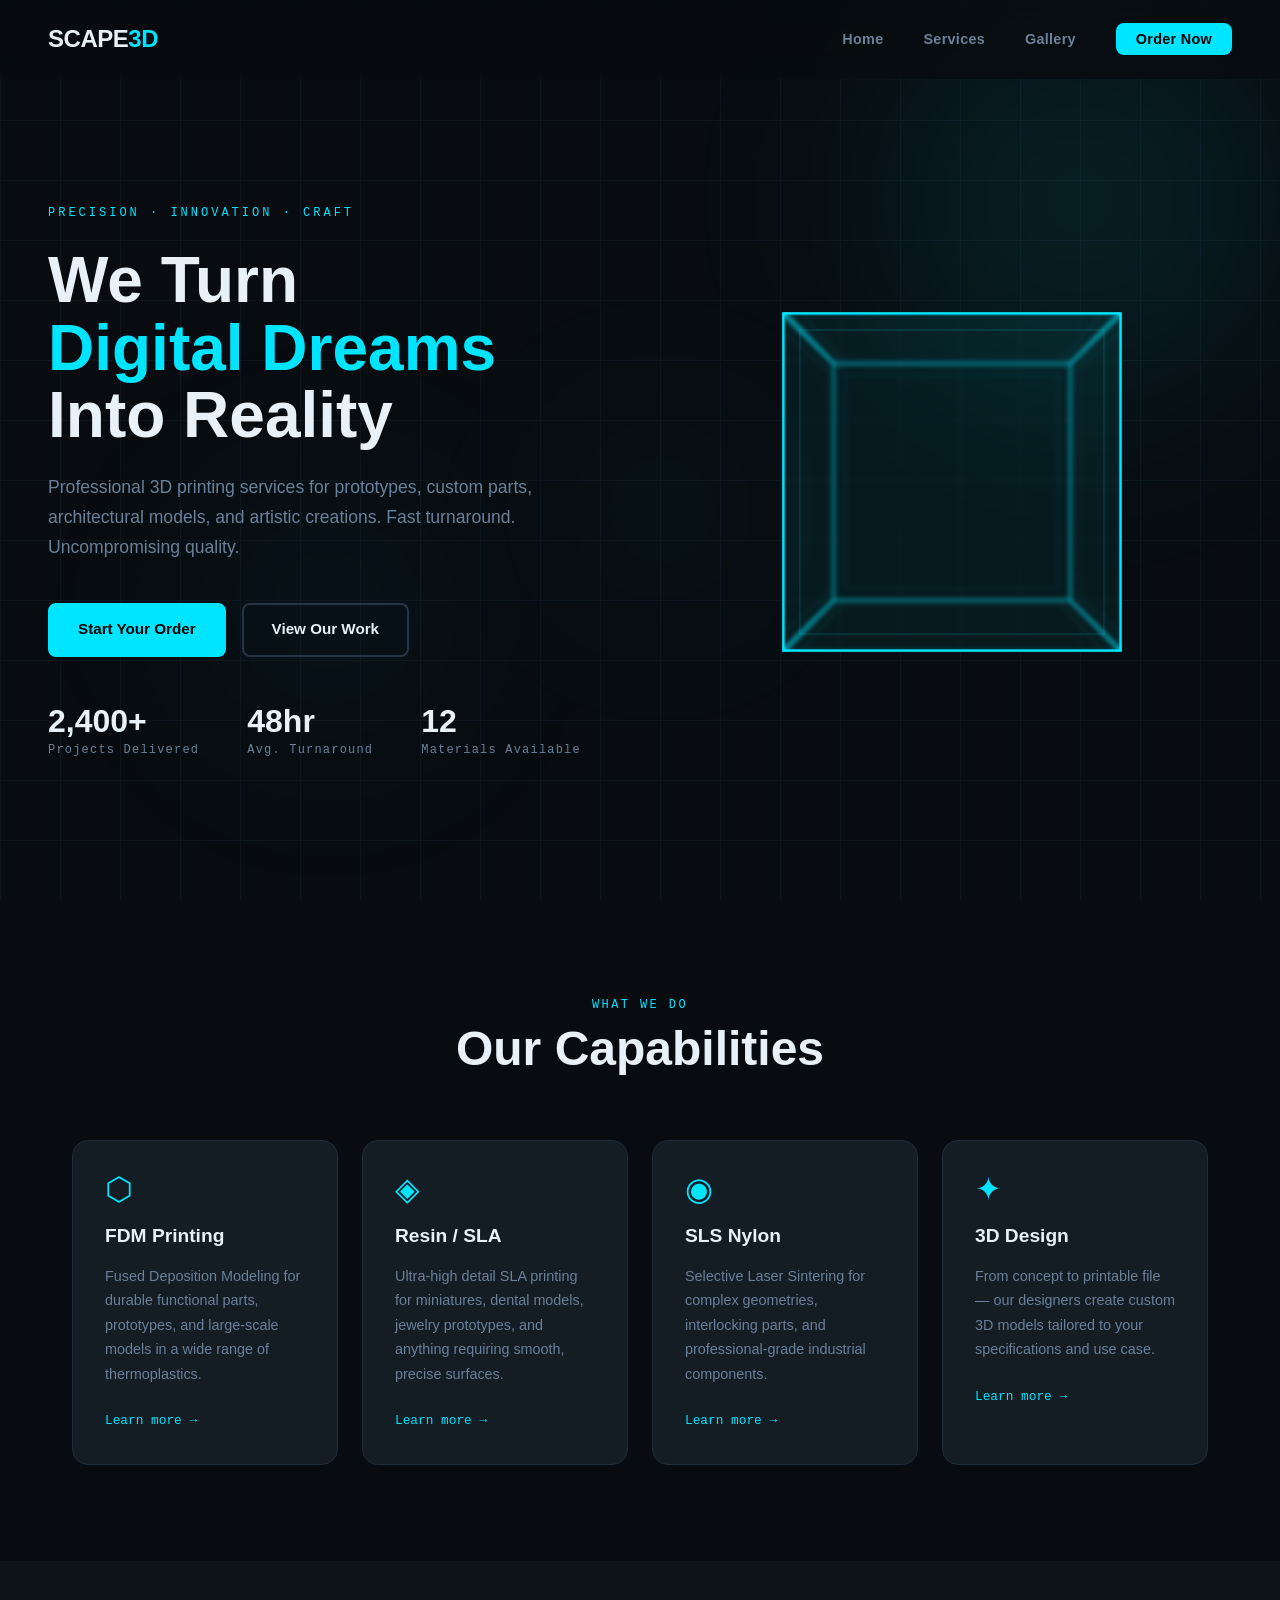
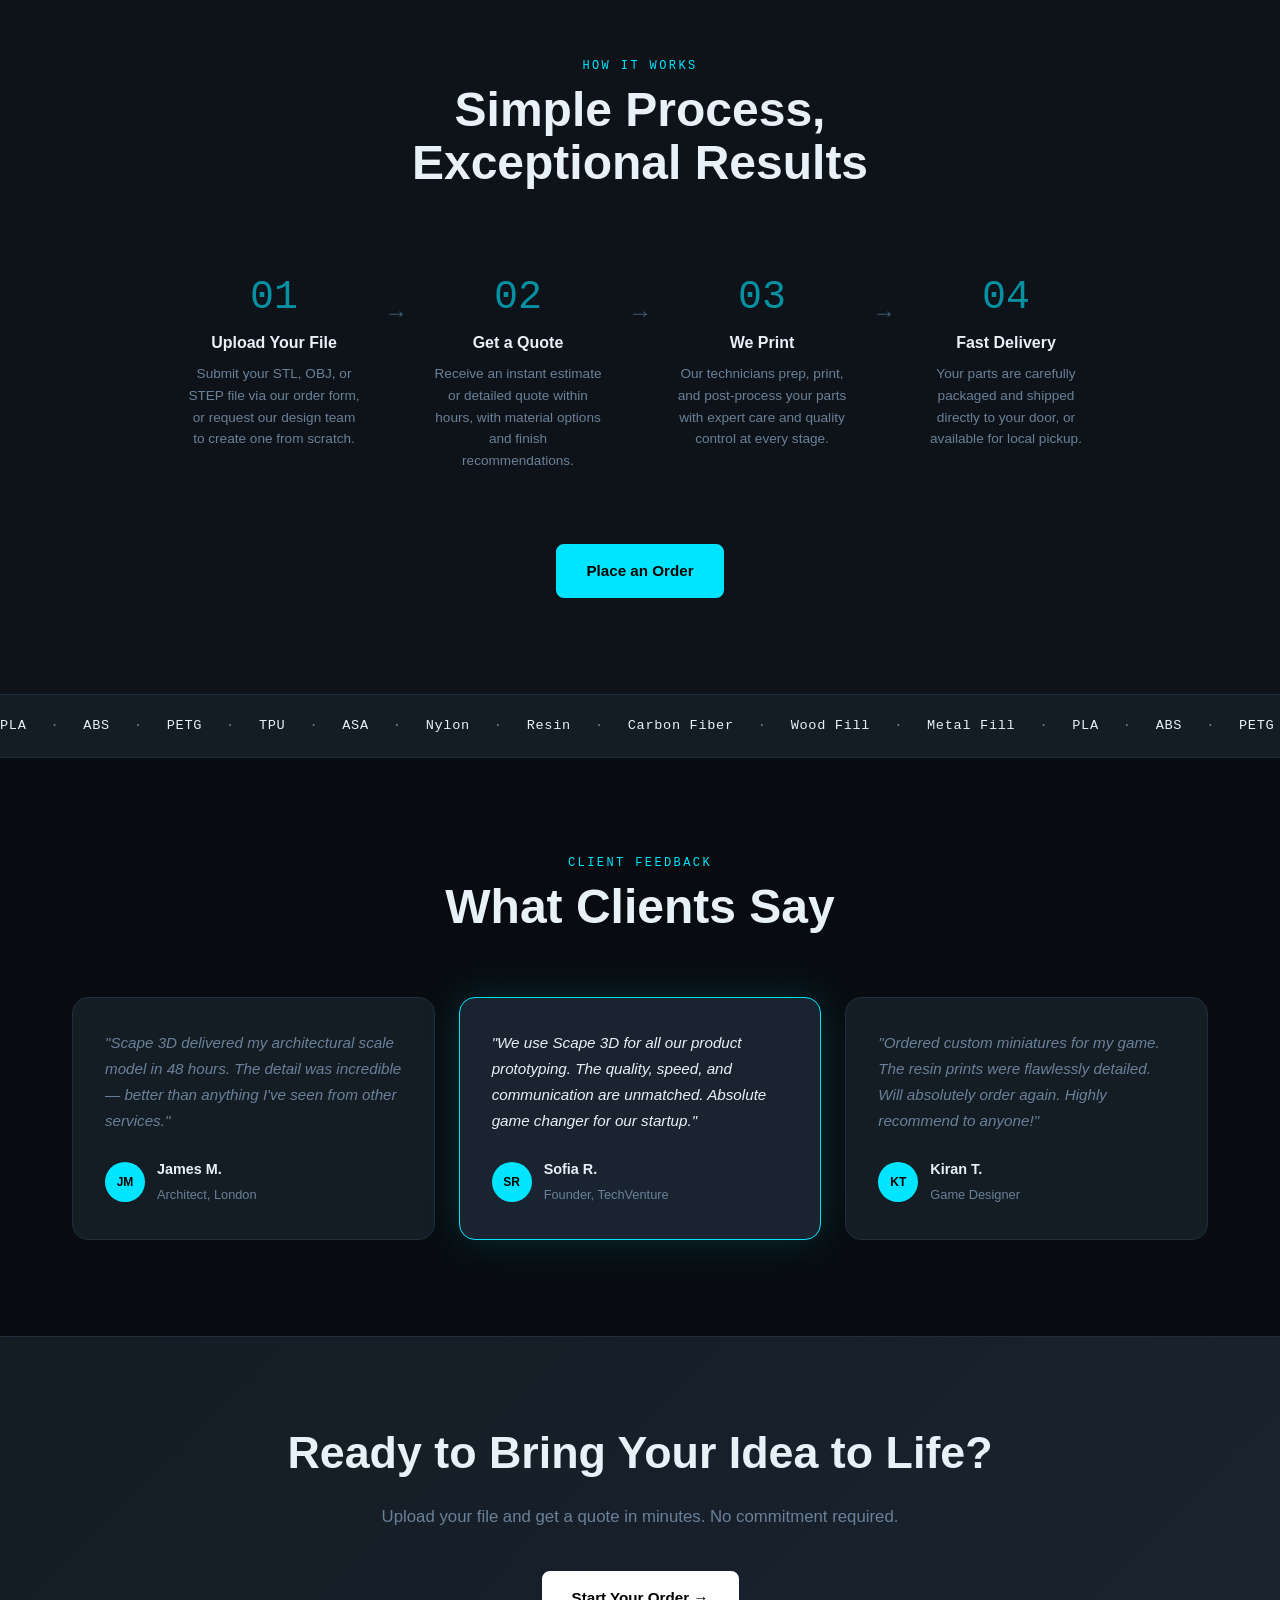
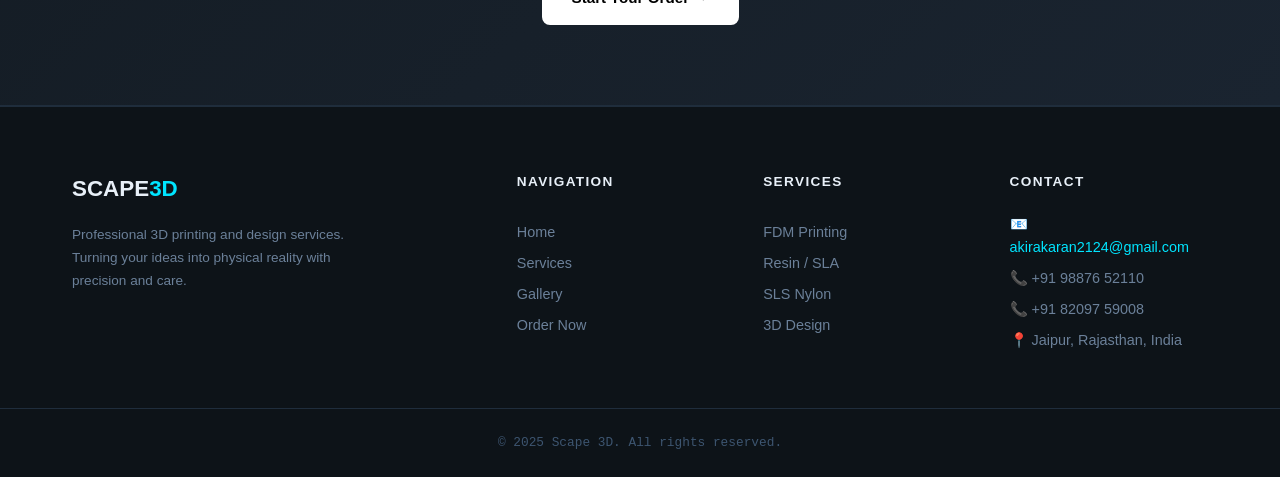
==== commit f5e1329c: "updates older email" ====
--- a/index.html
+++ b/index.html
@@ -239,7 +239,7 @@
     </div>
     <div class="footer-contact">
       <h4>Contact</h4>
-      <p>📧 <a href="mailto:officialscape3d@gmail.com" style="color:var(--accent)">officialscape3d@gmail.com</a></p>
+      <p>📧 <a href="mailto:akirakaran2124@gmail.com" style="color:var(--accent)">akirakaran2124@gmail.com</a></p>
       <p>📞 <a href="tel:+919887652110" style="color:var(--text-muted)">+91 98876 52110</a></p>
       <p>📞 <a href="tel:+918209759008" style="color:var(--text-muted)">+91 82097 59008</a></p>
       <p>📍 Jaipur, Rajasthan, India</p>
